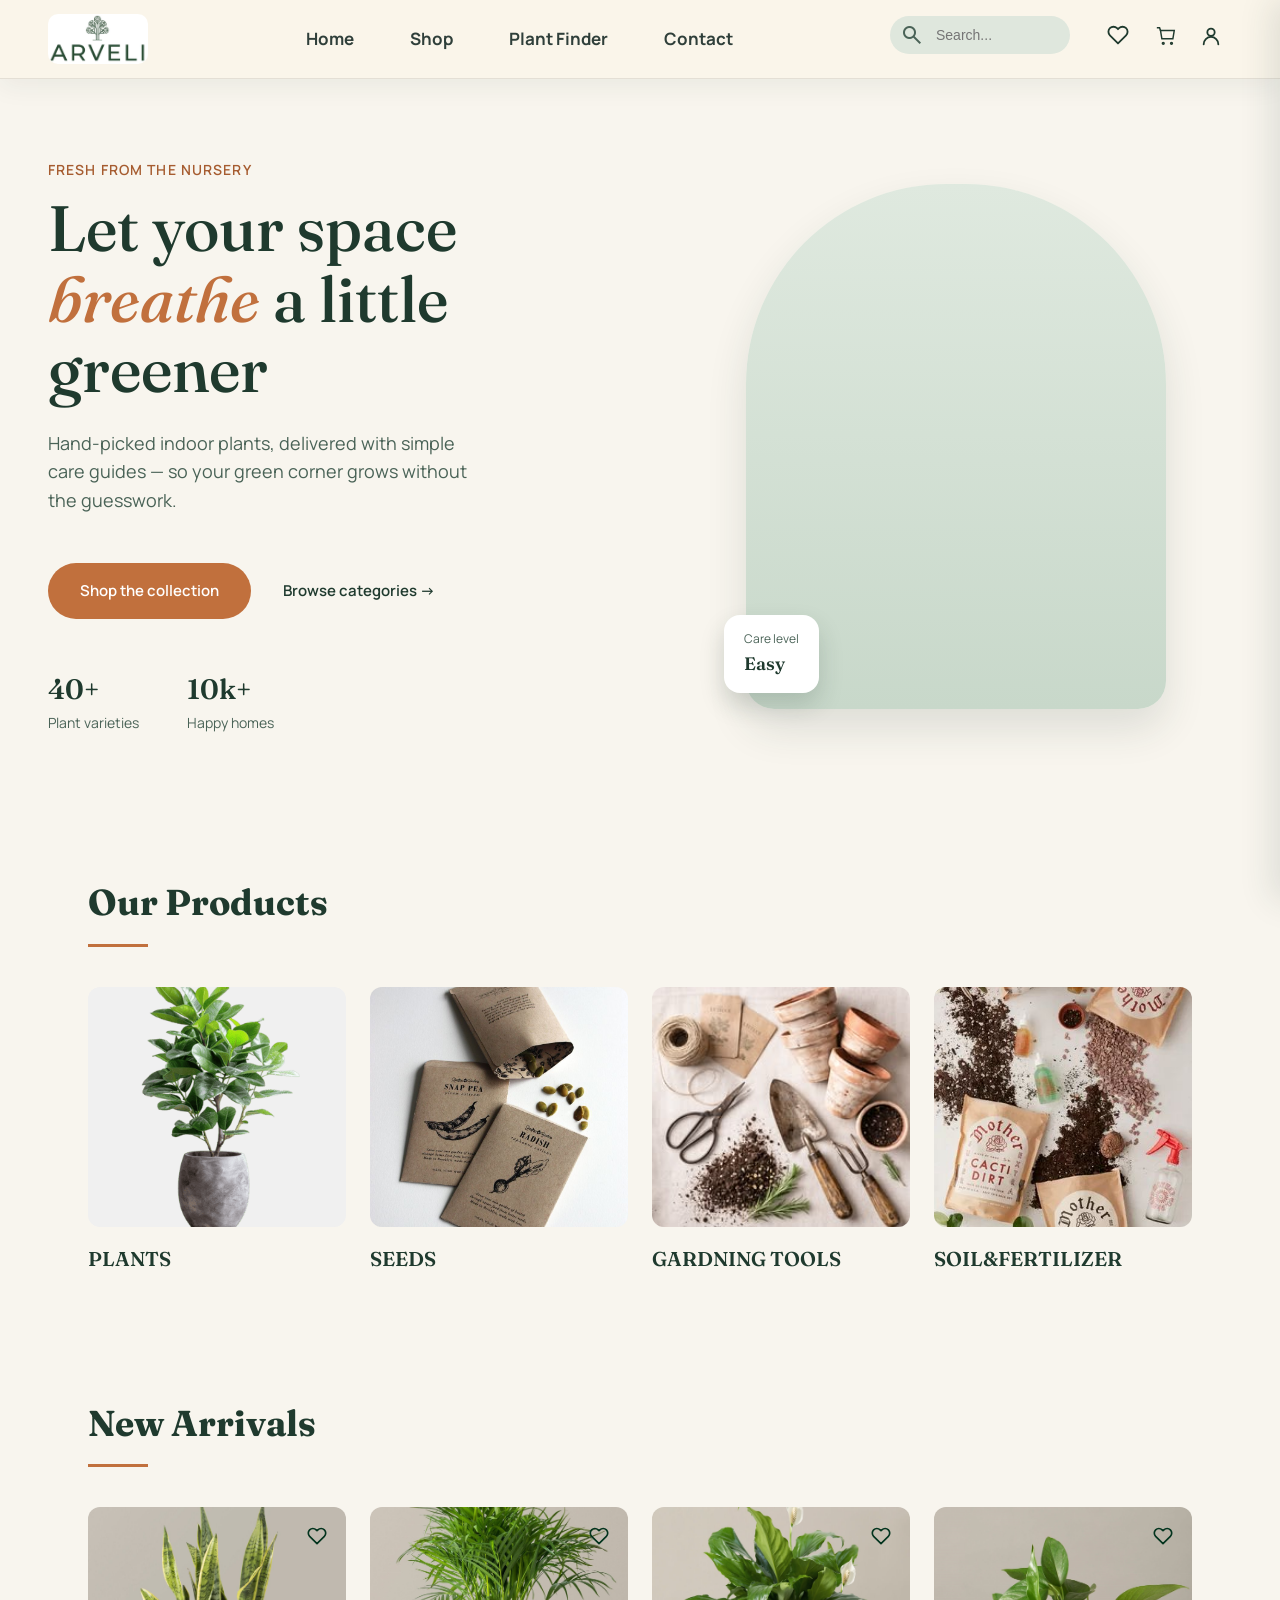
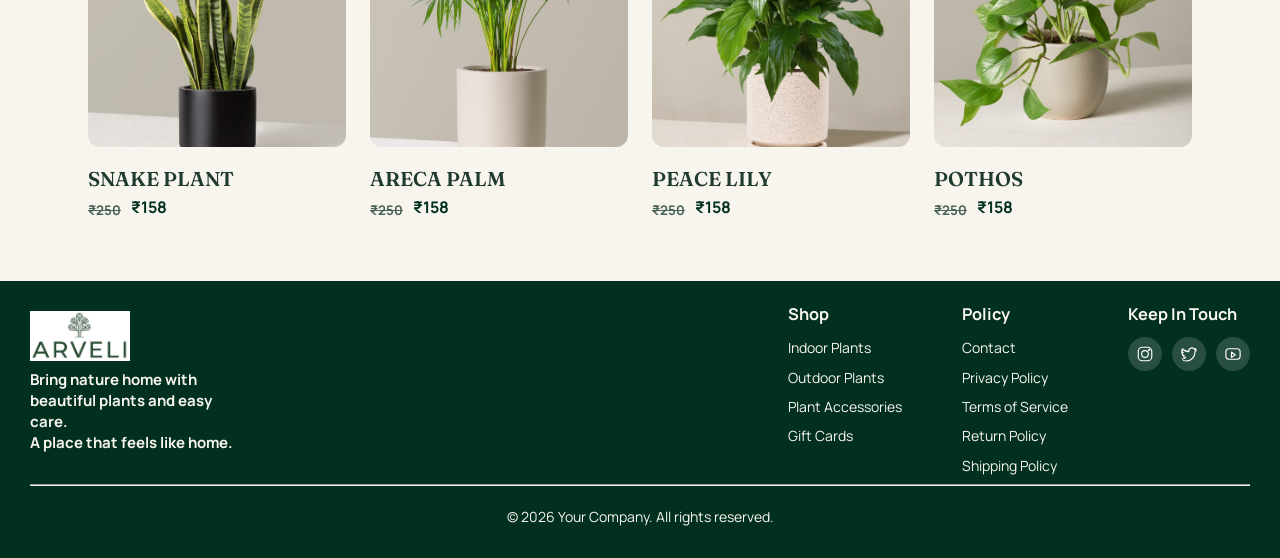
==== index.html @ f6ac85d2 "Add files via upload" ====
<!DOCTYPE html>
<html lang="en">
<head>
  <meta charset="UTF-8" />
  <meta name="viewport" content="width=device-width, initial-scale=1.0" />
  <title>Plant Booking System</title>
  <link href="https://fonts.googleapis.com/css2?family=Fraunces:opsz,wght@9..144,400;9..144,500;9..144,600&family=Manrope:wght@400;500;600;700&display=swap" rel="stylesheet" />
  <link rel="stylesheet" href="https://fonts.googleapis.com/css2?family=Material+Symbols+Outlined:opsz,wght,FILL,GRAD@24,400,0,0&icon_names=search" />
  <link rel="stylesheet" href="style.css" />
  <style>
    /* Ensure products display side-by-side in a responsive grid */
    .products-grid{display:grid;grid-template-columns:repeat(auto-fit,minmax(220px,1fr));gap:24px;align-items:start}
    .product-card{display:block}
    .product-image{height:240px}
    @media (max-width:600px){.products-grid{grid-template-columns:1fr}.product-image{height:300px}}
  </style>
</head>
<body>
  <nav class="navbar">
    <div class="logof">
      <img src="images/logo.jpeg" alt="Logo" width="100" height="50">
    </div>
    <ul class="nav-links">
      <li><a href="#">Home</a></li>
      <li><a href="#">Shop</a></li>
      <li><a href="#">Plant Finder</a></li>
      <li><a href="#">Contact</a></li>
    </ul>
    <div class="search-container">

      <span class="material-symbols-outlined">                        
search
</span>
</button>

      <input type="text" placeholder="Search..." aria-label="Search" />
    
    </div>
    <div class= access-link>
    
    <button class="wishlist-link" type="button" aria-label="Open wishlist">
      <svg xmlns="http://www.w3.org/2000/svg"
     width="24"
     height="24"
     viewBox="0 0 24 24"
     fill="none"
     stroke="currentColor"
     stroke-width="2"
     stroke-linecap="round"
     stroke-linejoin="round">
  <path d="M20.84 4.61a5.5 5.5 0 0 0-7.78 0L12 5.67l-1.06-1.06a5.5 5.5 0 0 0-7.78 7.78L12 21.23l8.84-8.84a5.5 5.5 0 0 0 0-7.78z"/>
</svg>
      <span class="wishlist-badge" hidden>0</span>
    </button>
    <div>
    <a class="cart-link" href="#" aria-label="Cart">
      <svg width="22" height="22" viewBox="0 0 24 24" fill="none" stroke="currentColor" stroke-width="1.6" aria-hidden="true">
        <path d="M6 6h15l-1.5 9h-12z"/>
        <path d="M6 6L5 3H2"/>
        <circle cx="9" cy="20" r="1"/>
        <circle cx="18" cy="20" r="1"/>
      </svg>
    </a>
    </div>
    <div class=profile>
      <svg xmlns="http://www.w3.org/2000/svg"
     width="24"
     height="24"
     viewBox="0 0 24 24"
     fill="none"
     stroke="currentColor"
     stroke-width="2"
     stroke-linecap="round"
     stroke-linejoin="round">
  <circle cx="12" cy="8" r="4"/>
  <path d="M4 21c0-4.42 3.58-8 8-8s8 3.58 8 8"/>
</svg>
      </div>
      </div>
  </nav>

  <div class="wishlist-overlay" aria-hidden="true"></div>
  <aside class="wishlist-panel" aria-label="Wishlist">
    <div class="wishlist-header">
      <h2>My Wishlist</h2>
      <button class="wishlist-close" type="button" aria-label="Close wishlist">
        <svg xmlns="http://www.w3.org/2000/svg" width="20" height="20" viewBox="0 0 24 24" fill="none" stroke="currentColor" stroke-width="2" stroke-linecap="round" stroke-linejoin="round">
          <line x1="18" y1="6" x2="6" y2="18"></line>
          <line x1="6" y1="6" x2="18" y2="18"></line>
        </svg>
      </button>
    </div>
    <div class="wishlist-body">
      <p class="wishlist-empty">Your wishlist is empty. Tap the heart on any product to save it here.</p>
      <ul class="wishlist-items" hidden></ul>
    </div>
  </aside>

                        <!--search navbar-->
                      <!--search navbar end-->

    <section class="hero">
      <div class="hero__container">
        <div class="hero__content">
          <p class="hero__eyebrow">Fresh from the nursery</p>
          <h1 class="hero__heading">Let your space <em>breathe</em> a little greener</h1>
          <p class="hero__description">Hand-picked indoor plants, delivered with simple care guides — so your green corner grows without the guesswork.</p>
          <div class="hero__actions">
            <a href="#products" class="btn btn--primary">Shop the collection</a>
            <a href="#products" class="btn btn--text">Browse categories &rarr;</a>
          </div>
          <div class="hero__stats">
            <div class="hero__stat">
              <span class="hero__stat-number">40+</span>
              <span class="hero__stat-label">Plant varieties</span>
            </div>
            <div class="hero__stat">
              <span class="hero__stat-number">10k+</span>
              <span class="hero__stat-label">Happy homes</span>
            </div>
          </div>
        </div>
        <div class="hero__visual">
          <div class="hero__arch">
            <img src="https://images.unsplash.com/photo-1545241047-6083a3684587?q=80&w=800&auto=format&fit=crop" alt="Tall green plant in a pot" class="hero__image" />
          </div>
          <div class="hero__badge">
            <span class="hero__badge-label">Care level</span>
            <span class="hero__badge-value">Easy</span>
          </div>
        </div>
      </div>
    </section>

    <section class="products-section" id="products">

        <!-- Heading -->
        <h1>Our Products</h1>
        <div class="heading-line"></div>


        


        <!-- Products -->
        <div class="products-grid">

            <!-- Product 1 -->
            <div class="product-card">

                <div class="product-image">
                    <img src="images/plant.jpeg" alt="Plants">
                </div>

                <h3>PLANTS</h3>

            </div>


            <!-- Product 2 -->
            <div class="product-card">

                <div class="product-image">
                    <img src="images/seed.jpeg" alt="Seeds">
                </div>

                <h3>SEEDS</h3>
              

            </div>    


            <!-- Product 3 -->
            <div class="product-card">

                <div class="product-image">
                    <img src="images/tool.jpeg" alt="Gardening tools">
                </div>

                <h3>GARDNING TOOLS</h3>
              

            </div>


            <!-- Product 4 -->
            <div class="product-card">

                <div class="product-image">
                    <img src="images/soil.jpeg" alt="Soil and fertilizer">
                </div>

                <h3>SOIL&FERTILIZER</h3>
                

            </div>


            

            </div>

        </div>

    </section>

    <section class="products-section" id="new-arrivals">

        <!-- Heading -->
        <h1>New Arrivals</h1>
        <div class="heading-line"></div>

        <!-- Products -->
        <div class="products-grid">

            <!-- Product 1 -->
            <div class="product-card" data-id="snake-plant" data-name="SNAKE PLANT" data-price="158" data-image="images/snake-plant.jpg">

                <div class="product-image">
                    <button class="wishlist-btn" type="button" aria-label="Add to wishlist">
                      <svg xmlns="http://www.w3.org/2000/svg" viewBox="0 0 24 24" fill="none" stroke="currentColor" stroke-width="2" stroke-linecap="round" stroke-linejoin="round">
                        <path d="M20.84 4.61a5.5 5.5 0 0 0-7.78 0L12 5.67l-1.06-1.06a5.5 5.5 0 0 0-7.78 7.78L12 21.23l8.84-8.84a5.5 5.5 0 0 0 0-7.78z"/>
                      </svg>
                    </button>
                    <img src="images/snake-plant.jpg" alt="Snake plant">
                </div>

                <h3>SNAKE PLANT</h3>
                <div class="price">
                  <h5 class="old_price">₹250</h5>
                  <h4 class="new-price">₹158</h4>

                </div>

            </div>


            <!-- Product 2 -->
            <div class="product-card" data-id="areca-palm" data-name="ARECA PALM" data-price="158" data-image="images/areca-palm.jpg">

                <div class="product-image">
                    <button class="wishlist-btn" type="button" aria-label="Add to wishlist">
                      <svg xmlns="http://www.w3.org/2000/svg" viewBox="0 0 24 24" fill="none" stroke="currentColor" stroke-width="2" stroke-linecap="round" stroke-linejoin="round">
                        <path d="M20.84 4.61a5.5 5.5 0 0 0-7.78 0L12 5.67l-1.06-1.06a5.5 5.5 0 0 0-7.78 7.78L12 21.23l8.84-8.84a5.5 5.5 0 0 0 0-7.78z"/>
                      </svg>
                    </button>
                    <img src="images/areca-palm.jpg" alt="Areca palm">
                </div>

                <h3>ARECA PALM</h3>
                <div class="price">
                  <h5 class="old_price">₹250</h5>
                  <h4 class="new-price">₹158</h4>

                </div>

            </div>    


            <!-- Product 3 -->
            <div class="product-card" data-id="peace-lily" data-name="PEACE LILY" data-price="158" data-image="images/peace-lily.jpg">

                <div class="product-image">
                    <button class="wishlist-btn" type="button" aria-label="Add to wishlist">
                      <svg xmlns="http://www.w3.org/2000/svg" viewBox="0 0 24 24" fill="none" stroke="currentColor" stroke-width="2" stroke-linecap="round" stroke-linejoin="round">
                        <path d="M20.84 4.61a5.5 5.5 0 0 0-7.78 0L12 5.67l-1.06-1.06a5.5 5.5 0 0 0-7.78 7.78L12 21.23l8.84-8.84a5.5 5.5 0 0 0 0-7.78z"/>
                      </svg>
                    </button>
                    <img src="images/peace-lily.jpg" alt="Peace lily">
                </div>

                <h3>PEACE LILY</h3>
                <div class="price">
                  <h5 class="old_price">₹250</h5>
                  <h4 class="new-price">₹158</h4>

                </div>

            </div>


            <!-- Product 4 -->
            <div class="product-card" data-id="pothos" data-name="POTHOS" data-price="158" data-image="images/pothos.jpg">

                <div class="product-image">
                    <button class="wishlist-btn" type="button" aria-label="Add to wishlist">
                      <svg xmlns="http://www.w3.org/2000/svg" viewBox="0 0 24 24" fill="none" stroke="currentColor" stroke-width="2" stroke-linecap="round" stroke-linejoin="round">
                        <path d="M20.84 4.61a5.5 5.5 0 0 0-7.78 0L12 5.67l-1.06-1.06a5.5 5.5 0 0 0-7.78 7.78L12 21.23l8.84-8.84a5.5 5.5 0 0 0 0-7.78z"/>
                      </svg>
                    </button>
                    <img src="images/pothos.jpg" alt="Pothos">
                </div>

                <h3>POTHOS</h3>
                <div class="price">
                  <h5 class="old_price">₹250</h5>
                  <h4 class="new-price">₹158</h4>

                </div>

            </div>

        </div>

    </section>


  <footer class="footers">
    <div class="footer-top">
      <div class="logoof">
        <img src="images/logo.jpeg" alt="Logo" width="100" height="50">
        <h1 class="footer-desc">Bring nature home with beautiful plants and easy care.<BR>A place that feels like home.</h1>
      </div>
      <div class="footer-about">
        <div class="footer-shop">
          <h3>Shop</h3>
          <ul>
            <li><a href="#">Indoor Plants</a></li>
            <li><a href="#">Outdoor Plants</a></li>
            <li><a href="#">Plant Accessories</a></li>
            <li><a href="#">Gift Cards</a></li>
          </ul>
        </div>
        <div class="footer-policy">
          <h3>Policy</h3>
          <ul>
            <li><a href="#">Contact</a></li>
            <li><a href="#">Privacy Policy</a></li>
            <li><a href="#">Terms of Service</a></li>
            <li><a href="#">Return Policy</a></li>
            <li><a href="#">Shipping Policy</a></li>
          </ul>
        </div>
        <div class="footer-contact">
          <h3>Keep In Touch</h3>
          <div class="social-icons">
            <svg xmlns="http://www.w3.org/2000/svg" viewBox="0 0 24 24" width="34" height="34" fill="none" stroke="#fff" stroke-width="1.5" stroke-linecap="round" stroke-linejoin="round">
              <rect x="3" y="3" width="18" height="18" rx="5.5"/>
              <circle cx="12" cy="12" r="4.5"/>
              <circle cx="17.5" cy="6.5" r=".75"/>
            </svg>
            <svg xmlns="http://www.w3.org/2000/svg" viewBox="0 0 24 24" width="34" height="34" fill="none" stroke="#fff" stroke-width="1.5" stroke-linecap="round" stroke-linejoin="round">
              <path d="M22 5.8a8.2 8.2 0 0 1-2.4.7 4.2 4.2 0 0 0 1.8-2.3 8.3 8.3 0 0 1-2.6 1 4.1 4.1 0 0 0-7 3.7A11.7 11.7 0 0 1 3 4.9a4.1 4.1 0 0 0 1.3 5.5 4 4 0 0 1-1.9-.5v.05a4.1 4.1 0 0 0 3.3 4 4.3 4.3 0 0 1-1.8.07 4.1 4.1 0 0 0 3.8 2.8 8.2 8.2 0 0 1-5.1 1.8A8.4 8.4 0 0 1 2 19.5a11.6 11.6 0 0 0 6.3 1.8c7.5 0 11.6-6.2 11.6-11.6v-.5A8.2 8.2 0 0 0 22 5.8z"/>
            </svg>
            <svg xmlns="http://www.w3.org/2000/svg" viewBox="0 0 24 24" width="34" height="34" fill="none" stroke="#fff" stroke-width="1.5" stroke-linecap="round" stroke-linejoin="round">
              <rect x="2.5" y="5" width="19" height="14" rx="4"/>
              <path d="M10 16.5l5-3.5-5-3.5v7z"/>
            </svg>
          </div>
        </div>
      </div>
    </div>
    <hr>
    <p>&copy; 2026 Your Company. All rights reserved.</p>
  </footer>
  <script src="wishlist.js"></script>
</body>
</html>
---- style.css ----
body { 
    margin: 0;
    font-family: "Manrope", sans-serif;
    background: #f8f5ee;
    color: #1f3a2e;
}

.navbar {
    position: sticky;
    top: 0;
    z-index: 1000;
    display: flex;
    align-items: center;
    justify-content: space-between;
    gap: 24px;
    padding: 14px 48px;
    background: rgba(250, 245, 234, 0.96);
    backdrop-filter: blur(8px);
    border-bottom: 1px solid rgba(70, 63, 63, 0.12);
    box-shadow: 0 8px 24px rgba(31, 58, 46, 0.06);
}

.logof {
    display: flex;
    align-items: center;
    justify-content: center;
}

.logof img {
    display: block;
    width: 100px;
    height: 50px;
    object-fit: cover;
    border-radius: 10px;
}

.nav-links {
    display: flex;
    align-items: center;
    justify-content: center;
    list-style: none;
    gap: 28px;
    margin: 0;
    padding: 0;
    flex: 1;
}

.nav-links li a {
    text-decoration: none;
    color: #2f3f3a;
    font-weight: 700;
    font-size: 17px;
    font-family: "Manrope", sans-serif;
    padding: 10px 14px;
    border-radius: 999px;
    transition: background-color 0.3s ease, color 0.3s ease, transform 0.2s ease;
}

.nav-links li a:hover {
    background-color: #dfe7dd;
    color: #1f3a2e;
    transform: translateY(-1px);
}
.access-link{
  display:flex;
  gap:3px;
}
.search-container {
  
    display: flex;
    align-items: center;
    background-color: #dfe7dd;
    border-radius: 999px;
    box-sizing: border-box;
    width:180px;
    height:38px;
    transform:translateY(-4px);

}
.search-container input {
    border: none;
    outline: none;
    padding: 8px 12px;
    font-size: 14px;
    background-color: transparent;
    color: #1f3a2e;
    
}
.material-symbols-outlined
{
  margin-left:10px;
}
.material-symbols-outlined:hover
{
  background-color: #dfe7dd;
  transition: transform 0.2s ease;
  cursor:default;
}
.closr_btn
{
 background:none;
 border:none;
 padding:0px;
 margin:0px;
 color:inherit;
 font:inherit;
 cursor:pointer; 
}
/*----------------------wishlist---------------*/

.wishlist-link
{
    position: relative;
    display: inline-flex;
    align-items: center;
    justify-content: center;
    width: 48px;
    height: 48px;
    border-radius:50%;
    color: #1f3a2e;
    transition: background-color 0.3s ease, transform 0.2s ease;
    transform:translateY(-4px);
    cursor: pointer;
    border: none;
    background: transparent;
}

.wishlist-link:hover {
    background-color: #dfe7dd;
    transform: translateY(-1px);
}

.wishlist-link svg {
    width: 22px;
    height: 22px;
}

.wishlist-badge {
    position: absolute;
    top: 4px;
    right: 4px;
    min-width: 18px;
    height: 18px;
    padding: 0 5px;
    border-radius: 999px;
    background-color: #c1703d;
    color: #fff;
    font-size: 11px;
    font-weight: 700;
    line-height: 18px;
    text-align: center;
}


.wishlist-btn {
    position: absolute;
    top: 10px;
    right: 10px;
    z-index: 1;
    width: 38px;
    height: 38px;
    border: none;
    border-radius: 50%;
    background: transparent;
    color: #03341e;
    display: inline-flex;
    align-items: center;
    justify-content: center;
    cursor: pointer;
    box-shadow: none;
    transition: transform 0.2s ease, color 0.2s ease;
}

.wishlist-btn:hover {
    transform: scale(1.08);
    background: transparent;
}

.wishlist-btn svg {
    width: 20px;
    height: 20px;
}

.wishlist-btn.active {
    color: #c1703d;
}

.wishlist-btn.active svg {
    fill: #c1703d;
}

.wishlist-overlay {
    position: fixed;
    inset: 0;
    background: rgba(31, 58, 46, 0.35);
    opacity: 0;
    visibility: hidden;
    transition: opacity 0.3s ease, visibility 0.3s ease;
    z-index: 1100;
}

.wishlist-overlay.open {
    opacity: 1;
    visibility: visible;
}

.wishlist-panel {
    position: fixed;
    top: 0;
    right: 0;
    width: min(100%, 380px);
    height: 100%;
    background: #faf5ea;
    box-shadow: -8px 0 32px rgba(31, 58, 46, 0.12);
    transform: translateX(100%);
    transition: transform 0.3s ease;
    z-index: 1200;
    display: flex;
    flex-direction: column;
}

.wishlist-panel.open {
    transform: translateX(0);
}

.wishlist-header {
    display: flex;
    align-items: center;
    justify-content: space-between;
    padding: 24px;
    border-bottom: 1px solid rgba(31, 58, 46, 0.1);
    background-color: #023020;
}

.wishlist-header h2 {
    font-family: "Fraunces", serif;
    font-size: 24px;
    color: #dce7e2;
}

.wishlist-close {
    width: 40px;
    height: 40px;
    border: none;
    border-radius: 50%;
    background: #dfe7dd;
    color: #1f3a2e;
    cursor: pointer;
    display: inline-flex;
    align-items: center;
    justify-content: center;
    transition: background-color 0.2s ease;
}

.wishlist-close:hover {
    background: #cfd9cf;
}

.wishlist-body {
    flex: 1;
    overflow-y: auto;
    padding: 16px 24px 24px;
}

.wishlist-empty {
    text-align: center;
    color: #4a6357;
    padding: 48px 16px;
}

.wishlist-items {
    list-style: none;
    margin: 0;
    padding: 0;
    display: flex;
    flex-direction: column;
    gap: 16px;
}

.wishlist-item {
    display: flex;
    align-items: center;
    gap: 14px;
    padding: 12px;
    background: #fff;
    border-radius: 12px;
    box-shadow: 0 2px 8px rgba(31, 58, 46, 0.06);
}

.wishlist-item-img {
    width: 64px;
    height: 64px;
    border-radius: 8px;
    object-fit: cover;
    flex-shrink: 0;
}

.wishlist-item-info {
    flex: 1;
    display: flex;
    flex-direction: column;
    gap: 4px;
}

.wishlist-item-name {
    font-weight: 600;
    color: #1f3a2e;
    font-size: 15px;
}

.wishlist-item-price {
    color: #023020;
    font-weight: 600;
    font-size: 14px;
}

.wishlist-remove {
    width: 34px;
    height: 34px;
    border: none;
    border-radius: 50%;
    background: #f0f0f0;
    color: #4a6357;
    cursor: pointer;
    display: inline-flex;
    align-items: center;
    justify-content: center;
    flex-shrink: 0;
    transition: background-color 0.2s ease, color 0.2s ease;
}

.wishlist-remove:hover {
    background: #e8d5d0;
    color: #a65c30;
}
     /*----------------------wishlist---------------------*/

.cart-link {
    display: inline-flex;
    align-items: center;
    justify-content: center;
    width: 42px;
    height: 42px;
    border-radius: 50%;
    color: #1f3a2e;
    transition: background-color 0.3s ease, transform 0.2s ease;
    padding:10px 10px;
}

.cart-link:hover {
    background-color: #dfe7dd;
    transform: translateY(-1px);
}

.cart-link svg {
    width: 22px;
    height: 22px;
}

.cart-link {
    display: inline-flex;
    align-items: center;
    justify-content: center;
    width: 42px;
    height: 42px;
    border-radius: 50%;
    color: #1f3a2e;
    transition: background-color 0.3s ease, transform 0.2s ease;
}

.cart-link:hover {
    background-color: #dfe7dd;
    transform: translateY(-1px);
}

.cart-link svg {
    width: 22px;
    height: 22px;
}
.profile{
    display: inline-flex;
    align-items: center;
    justify-content: center;
    width: 42px;
    height: 42px;
    border-radius: 50%;
    color: #1f3a2e;
    transition: background-color 0.3s ease, transform 0.2s ease;
    padding:10px 10px;
}

.profile:hover {
    background-color: #dfe7dd;
    transform: translateY(-1px);
}

.profile svg {
    width: 22px;
    height: 22px;
}

@media (max-width: 760px) {
    .navbar {
        flex-wrap: wrap;
        justify-content: center;
        padding: 12px 20px 16px;
    }

    .nav-links {
        width: 100%;
        flex-wrap: wrap;
        gap: 10px 18px;
    }

    .nav-links li a {
        font-size: 15px;
        padding: 8px 12px;
    }
}

.footers {
    background:#023020;
    padding: 20px 30px 30px;
    color: #F9F6EE;
    font-size: 14px;
}

.footer-top {
    display: grid;
    grid-template-columns: auto 1fr;
    align-items: start;
    gap: 40px;
}

.logoof {
    margin-top: 10px;
    margin-right: 30px;
}

.footer-desc {
    margin: 8px 0 0;
    color: #F9F6EE;
    font-size: 15px;
    max-width: 220px;
    line-height: 1.4;
    font-style:helvetica;
}

.footer-about {
    display: flex;
    gap: 60px;
    flex-wrap: wrap;
    justify-content: flex-end;
    align-items: flex-start;
    justify-self: end;
}

.footer-shop ul,
.footer-policy ul {
    list-style: none;
    margin: 0;
    padding: 0;
}

.footer-shop h3,
.footer-policy h3,
.footer-contact h3 {
    margin-bottom: 10px;
    color: #F9F6EE;
}

.footer-shop li a,
.footer-policy li a {
    display: block;
    text-decoration: none;
    color: #F9F6EE;
    margin-bottom: 7px;
}

.social-icons {
    display: flex;
    gap: 10px;
}

.social-icons svg {
    background: rgba(255, 255, 255, 0.15);
    border-radius: 50%;
    padding: 8px;
}

.footers p {
    text-align: center;
    margin: 20px 0 0;
    color: #F9F6EE;
}




/* ---------- sarang code ---------- */
* {
  margin: 0;
  padding: 0;
  box-sizing: border-box;
}

body {
  font-family: "Manrope", sans-serif;
  color: #4A6357;
  background-color: #F8F5EE;
  line-height: 1.6;
}

a {
  text-decoration: none;
  color: inherit;
}

img {
  max-width: 100%;
  display: block;
}

/* navbar css  */
.navbar-placeholder {
  min-height: 80px;
}

.hero {
  padding: 80px 48px;
}

.hero__container {
  max-width: 1200px;
  margin: 0 auto;
  display: grid;
  grid-template-columns: 1fr 1fr;   /* it divides both sides equally ig */
  align-items: center;
  gap: 80px;
}

.hero__eyebrow {
  font-family: "Manrope", sans-serif;;
  font-size: 14px;
  font-weight: 600;
  letter-spacing: 0.08em;
  text-transform: uppercase;
  color: #A65C30;
  margin-bottom: 12px;
}

.hero__heading {
  font-family: "Fraunces", serif;
  font-size: clamp(40px, 5vw, 64px);  /* screen size ke hisaab se apne aap chhota-bada */
  font-weight: 500;
  line-height: 1.1;
  color: #1F3A2E;
  margin-bottom: 24px;
}

.hero__heading em {
  font-style: italic;
  color: #C1703D;
}

.hero__description {
  font-size: 18px;
  max-width: 420px;
  margin-bottom: 48px;
}

.hero__actions {
  display: flex;
  align-items: center;
  gap: 24px;
  margin-bottom: 48px;
}

.btn {
  display: inline-block;
  padding: 16px 32px;
  border-radius: 999px;   /* fully rounded / pill shape button */
  font-weight: 600;
  font-size: 15px;
  transition: transform 0.2s ease, background-color 0.2s ease;
}

.btn--primary {
  background-color: #C1703D;
  color: #fff;
}

.btn--primary:hover {
  background-color: #A65C30;
  transform: translateY(-2px);
}

.btn--text {
  color: #1F3A2E;
  font-weight: 600;
  padding: 16px 8px;
}

.hero__stats {
  display: flex;
  gap: 48px;
}

.hero__stat {
  display: flex;
  flex-direction: column;
}

.hero__stat-number {
  font-family: "Fraunces", serif;
  font-size: 28px;
  color: #1F3A2E;
  font-weight: 600;
}

.hero__stat-label {
  font-size: 14px;
  color: #4A6357;
}

/* ---------- RIGHT: Visual / Image ---------- */
.hero__visual {
  position: relative;
  display: flex;
  justify-content: center;
}

/*image frame css*/
.hero__arch {
  position: relative;
  width: min(100%, 420px);
  aspect-ratio: 4 / 5;
  background: linear-gradient(180deg, #dfe9df 0%, #c8d8ca 100%);
  border-radius: 200px 200px 28px 28px;
  overflow: hidden;
  display: flex;
  align-items: flex-end;
  justify-content: center;
  box-shadow: 0 20px 40px rgba(31, 58, 46, 0.12);
}

.hero__image {
  width: 110%;
  height: 100%;
  object-fit: cover;
  object-position: center center;
  transform: scale(1.08);
  display: block;
}

/* Floating badge card  care level easy wala gola*/
.hero__badge {
  position: absolute;
  bottom: 16px;
  left: 44px;
  background-color: #fff;
  border-radius: 16px;
  padding: 14px 20px;
  box-shadow: 0 12px 24px rgba(31, 58, 46, 0.18);
  display: flex;
  flex-direction: column;
  gap: 2px;
}

.hero__badge-label {
  font-size: 12px;
  color: #4A6357;
}

.hero__badge-value {
  font-family: "Fraunces", serif;
  font-size: 18px;
  font-weight: 600;
  color: #1F3A2E;
}

/* ye mobile ke hisab se image, text wo sab adjest kr lega */
@media (max-width: 860px) {
  .hero__container {
    grid-template-columns: 1fr;   /* ek column mein stack ho jayega */
    text-align: center;
  }

  .hero__description {
    margin-left: auto;
    margin-right: auto;
  }

  .hero__actions {
    justify-content: center;
  }

  .hero__stats {
    justify-content: center;
  }

  .hero__visual {
    order: -1;   /* mobile pe image text se pehle dikhegi */
  }
}

/* ---------- PRODUCTS SECTION ---------- */
.products-section {
  padding: 60px 48px;
  max-width: 1200px;
  margin: 0 auto;
}

.products-section h1 {
  font-family: "Fraunces", serif;
  font-size: 36px;
  color: #1F3A2E;
  margin-bottom: 12px;
}

.heading-line {
  width: 60px;
  height: 3px;
  background-color: #C1703D;
  margin-bottom: 40px;
}

.product-card {
  display: block;
  transition: transform 0.3s ease;
}

.product-card:hover {
  transform: translateY(-4px);
}

.product-image {
  position: relative;
  height: 240px;
  background-color: #f0f0f0;
  border-radius: 12px;
  overflow: hidden;
  display: flex;
  align-items: center;
  justify-content: center;
  margin-bottom: 16px;
}

.product-image img {
  width: 100%;
  height: 100%;
  object-fit: cover;
  object-position: center;
  display: block;
}

.product-card h3 {
  font-family: "Fraunces", serif;
  font-size: 20px;
  color: #1F3A2E;
  font-weight: 600;
}

@media (max-width: 600px) {
  .products-section {
    padding: 40px 20px;
  }

  .products-section h1 {
    font-size: 28px;
  }

  .product-image {
    height: 300px;
  }
}

/* ---------- NEW ARRIVALS SECTION STYLES ---------- */
.new-arrivals-grid {
  display: grid;
  grid-template-columns: repeat(auto-fit, minmax(220px, 1fr));
  gap: 24px;
  align-items: start;
}

.new-arrivals-card {
  display: block;
  transition: transform 0.3s ease;
}

.new-arrivals-card:hover {
  transform: translateY(-4px);
}

.new-arrivals-image {
  height: 240px;
  background-color: #f0f0f0;
  border-radius: 12px;
  overflow: hidden;
  display: flex;
  align-items: center;
  justify-content: center;
  margin-bottom: 16px;
}

.new-arrivals-image img {
  width: 100%;
  height: 100%;
  object-fit: cover;
  object-position: center;
  display: block;
}

.new-arrivals-card h3 {
  font-family: "Fraunces", serif;
  font-size: 20px;
  color: #1F3A2E;
  font-weight: 600;
}

@media (max-width: 600px) {
  .new-arrivals-grid {
    grid-template-columns: 1fr;
  }

  .new-arrivals-image {
    height: 300px;
  }
}
/*----------------price section-----------*/
.price
{
  display:flex;
  align-items:center;
  gap:10px;

}
.new-price
{
color:#023020;
}
.old_price
{
  text-decoration: line-through;
  transform: translateY(2px);
}
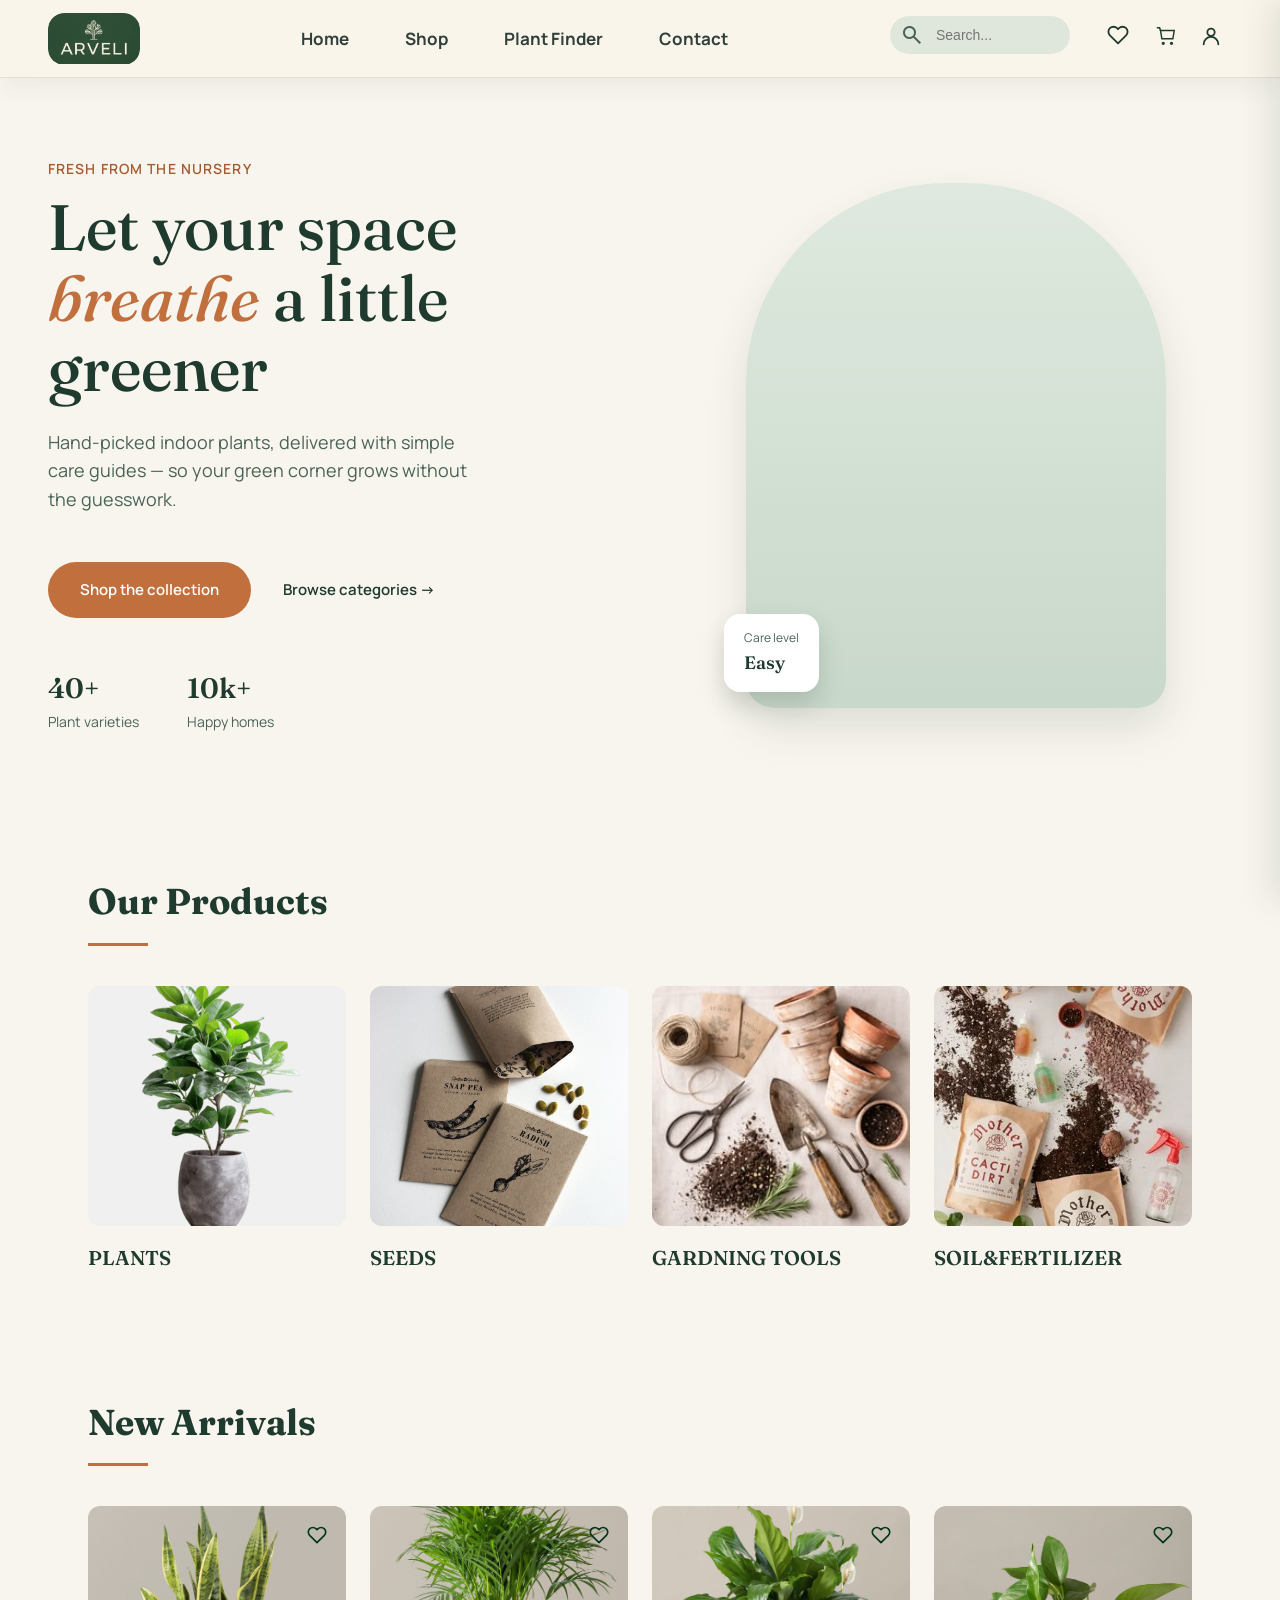
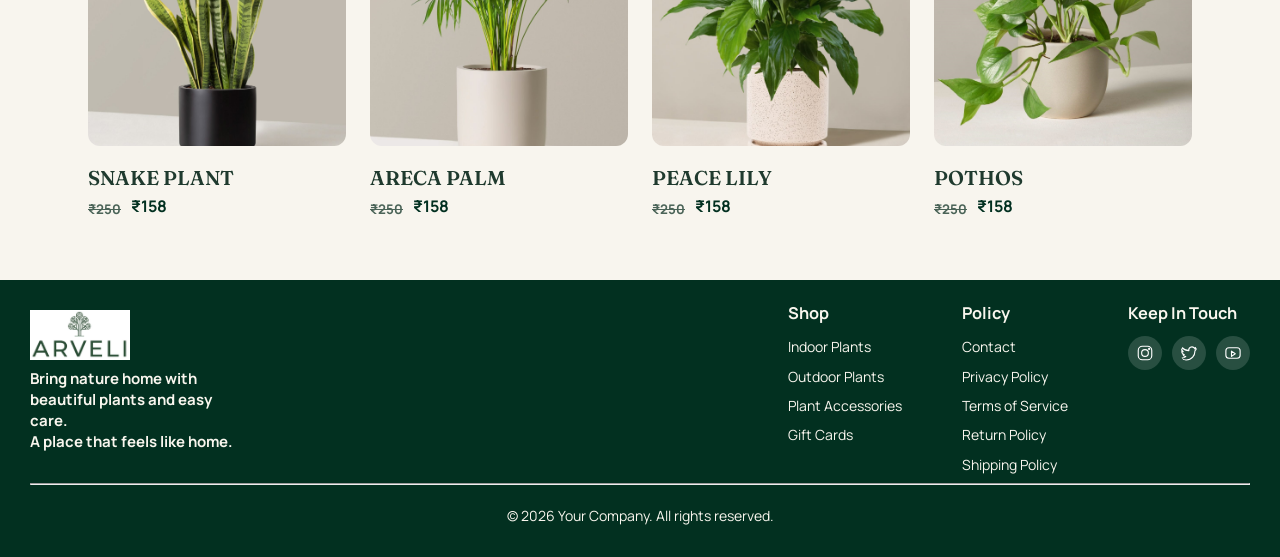
==== commit 751b3e36: "Update index.html" ====
--- a/index.html
+++ b/index.html
@@ -13,12 +13,35 @@
     .product-card{display:block}
     .product-image{height:240px}
     @media (max-width:600px){.products-grid{grid-template-columns:1fr}.product-image{height:300px}}
+    .navbar {
+      height: 78px;
+      display: flex;
+      align-items: center;
+    }
+    .navbar .logof {
+      display: flex;
+      align-items: center;
+      justify-content: center;
+      flex-shrink: 0;
+      line-height: 0;
+      border-radius: 16px;
+      overflow: hidden;
+    }
+    .navbar .logof img {
+      display: block;
+      height: 52px;
+      width: auto;
+      max-width: 175px;
+      object-fit: contain;
+      object-position: center;
+      border-radius: 16px;
+    }
   </style>
 </head>
 <body>
   <nav class="navbar">
     <div class="logof">
-      <img src="images/logo.jpeg" alt="Logo" width="100" height="50">
+      <img src="images/greenlogo.png" alt="Arveli logo">
     </div>
     <ul class="nav-links">
       <li><a href="#">Home</a></li>
@@ -149,7 +172,9 @@
             <div class="product-card">
 
                 <div class="product-image">
+                  <a href="plantshop.html">
                     <img src="images/plant.jpeg" alt="Plants">
+                  </a>
                 </div>
 
                 <h3>PLANTS</h3>
